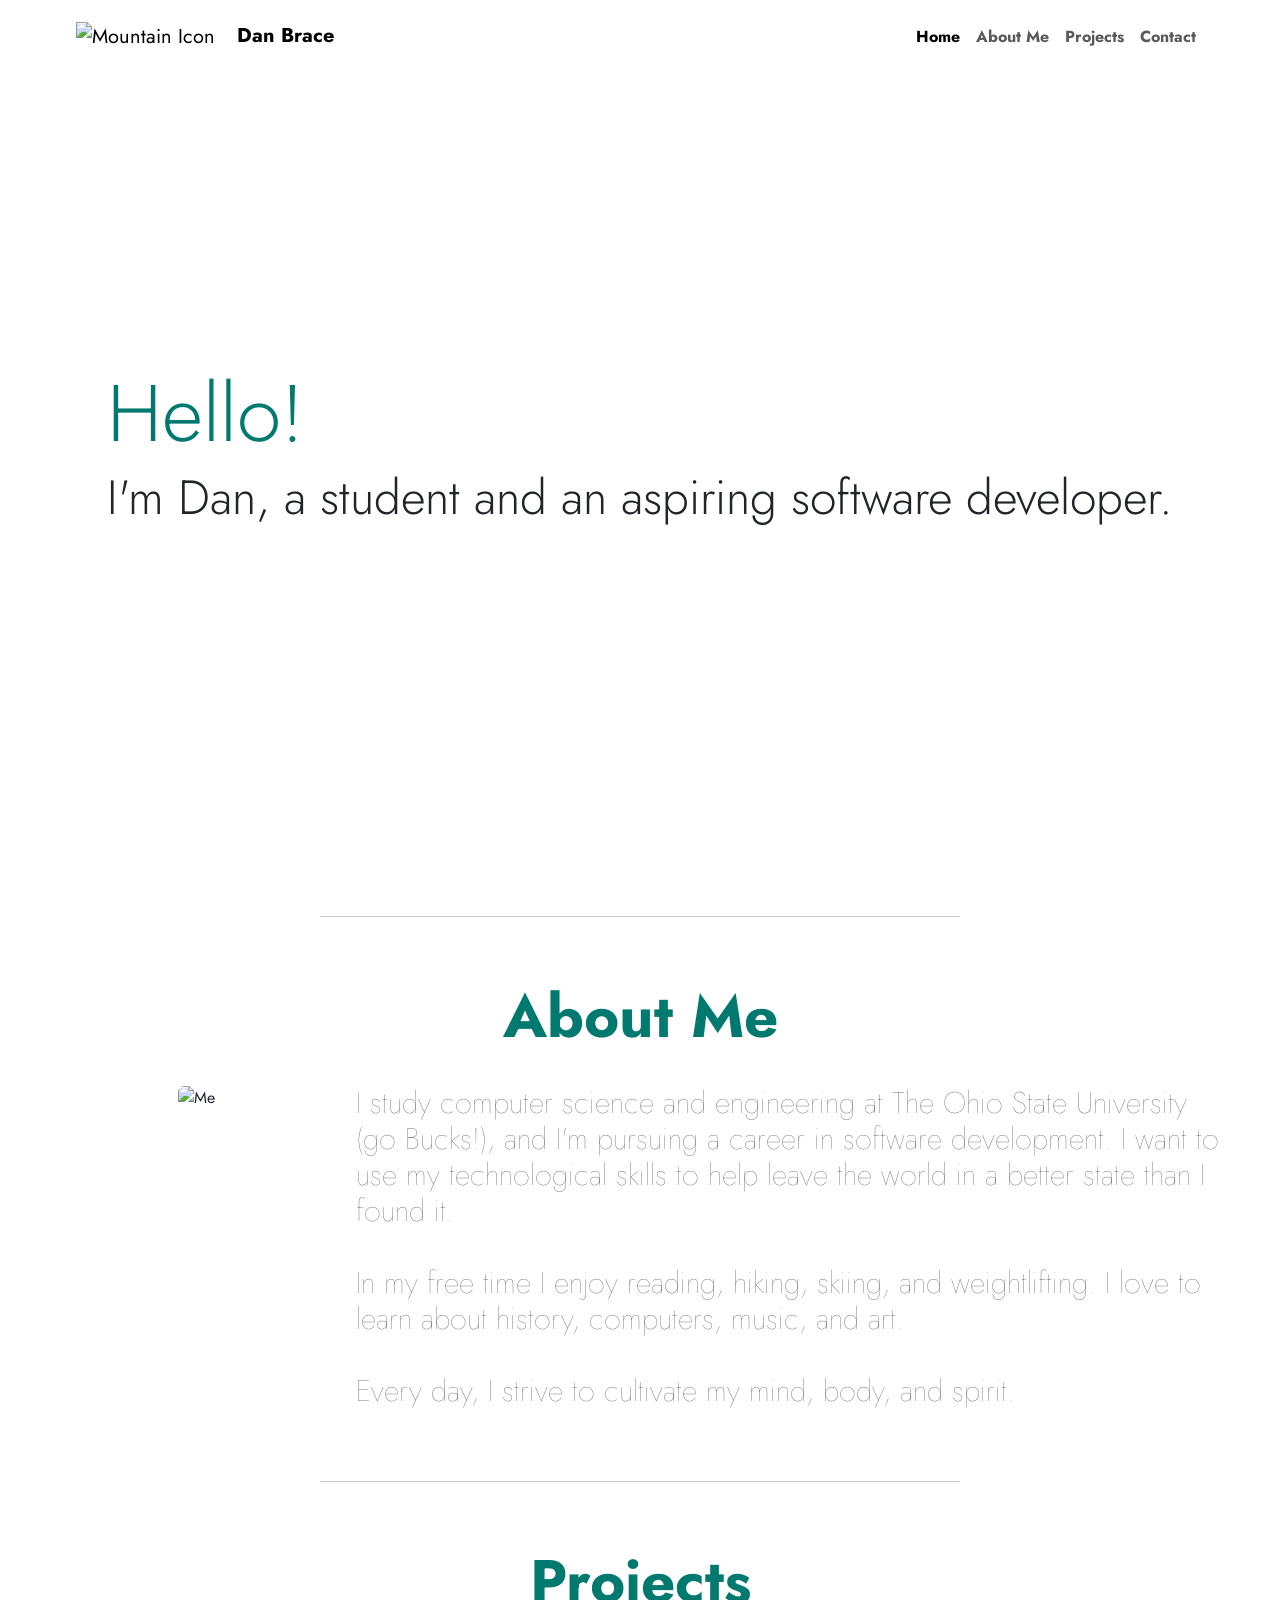
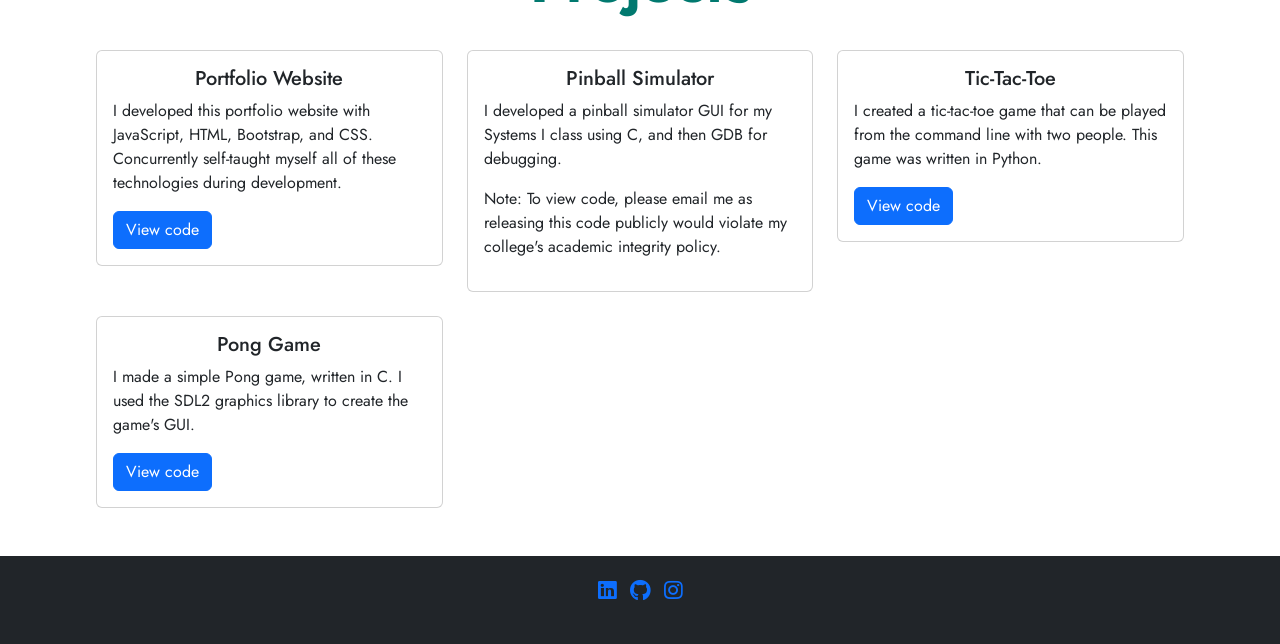
==== index.html @ 51174d60 "Added footer" ====
<!DOCTYPE html>
<html lang="en-US">
    <head>
        <!-- META DATA -->
        <meta charset="utf-8"/>
        <meta name="author" content="Dan Brace"/>
        <meta 
            name="description"
            content="Welcome to my portfolio website!"
        />
        <meta name="viewport" content="width=device-width, initial-scale=1"/>

        <title> Dan Brace Portfolio </title>
        <link rel="icon" href="mountain.ico" type="image/x-icon">

        <!-- BOOTSTRAP -->
        <link href="https://cdn.jsdelivr.net/npm/bootstrap@5.3.1/dist/css/bootstrap.min.css" rel="stylesheet" integrity="sha384-4bw+/aepP/YC94hEpVNVgiZdgIC5+VKNBQNGCHeKRQN+PtmoHDEXuppvnDJzQIu9" crossorigin="anonymous">

        <!-- CSS -->
        <link rel="stylesheet" href="assets/css/styles.css">

        <!-- FONT AWESOME -->
        <link rel="stylesheet" href="https://cdnjs.cloudflare.com/ajax/libs/font-awesome/5.15.3/css/all.min.css">
    </head>

    
    <!-- DON'T FORGET TO COMMENT!!! -->
    <!-- ADD ICON FOR TAB -->
    
    <body>
        <!-- NAVBAR -->
        <nav class="navbar fixed-top bg-body navbar-expand-lg p-3 mx-5">
            <div class="container-fluid">
                <a class="navbar-brand" href="#">
                    <img src="assets/icons/mountain.png" alt="Mountain Icon" width="70" height="55" class="me-3">
                    <b>Dan Brace</b>
                </a>
                <button class="navbar-toggler" type="button" data-bs-toggle="collapse" data-bs-target="#navbarNavAltMarkup" aria-controls="navbarNavAltMarkup" aria-expanded="false" aria-label="Toggle navigation">
                    <span class="navbar-toggler-icon"></span>
                </button>
                <div class="collapse navbar-collapse justify-content-end" id="navbarNavAltMarkup">
                    <div class="navbar-nav">
                        <a class="nav-link fw-bold active" aria-current="page" href="#">Home</a>
                        <a class="nav-link fw-bold" href="#about">About Me</a>
                        <a class="nav-link fw-bold" href="#projects">Projects</a>
                        <a class="nav-link fw-bold" href="#contact">Contact</a>
                    </div>
                </div>
            </div>
        </nav>

        <!-- HOME PAGE -->
       <header class="container-fluid d-flex align-items-center justify-content-center vh-100">
            <div>
                <h1 class="display-1">Hello!</h1>
                <h2 class="display-5">I'm Dan, a student and an aspiring software developer.</h2>
            </div>
       </header> 

       <hr class="w-50 mx-auto">

       <!-- ABOUT ME SECTION -->
       <section id="about" class="container-fluid p-5" style="scroll-margin-top: 70px;">
            <div class="row text-center pb-4">
                <h1 class="section-header">About Me</h1>
            </div>
            <div class="row justify-content-center mx-auto">
                <div class="col-3 text-center">
                    <img src="assets/images/me1.jpg" class="img-fluid rounded" alt="Me" width="300" height="400">
                </div>
                <div class="col-9 my-auto">
                    <h2>
                        I study computer science and engineering at The Ohio State University (go Bucks!), and
                        I'm pursuing a career in software development. I want to use my technological skills to help
                        leave the world in a better state than I found it.
                        <br><br>
                        In my free time I enjoy reading, hiking, skiing, and weightlifting. I love to learn about
                        history, computers, music, and art.
                        <br><br>
                        Every day, I strive to cultivate my mind, body, and spirit.
                    </h2>
                </div>
            </div>
       </section>

       <hr class="w-50 mx-auto">

       <!-- PROJECTS SECTION -->
       <section id="projects" class="container-fluid p-5" style="scroll-margin-top: 70px;">
            <div class="row text-center pb-4">
                <h1 class="section-header">Projects</h1>
            </div>
            <div class="row row-cols-1 row-cols-md-3 g-4 px-5">
                <div class="col">
                  <div class="card">
                    <div class="card-body">
                        <h5 class="card-title text-center">Portfolio Website</h5>
                        <p class="card-text">
                            I developed this portfolio website with JavaScript, HTML, Bootstrap, and CSS.
                            Concurrently self-taught myself all of these technologies during development.
                        </p>
                        <a href="https://github.com/danbrace/portfolio-website" target="_blank" class="btn btn-primary">View code</a>
                    </div>
                  </div>
                </div>
                <div class="col">
                  <div class="card">
                    <div class="card-body">
                        <h5 class="card-title text-center">Pinball Simulator</h5>
                        <p class="card-text">
                            I developed a pinball simulator GUI for my Systems I class using C, and then GDB for debugging.
                        </p>
                        <p>
                            Note: To view code, please email me as releasing this code publicly would violate my college's academic integrity policy.
                        </p>
                    </div>
                  </div>
                </div>
                <div class="col">
                  <div class="card">
                    <div class="card-body">
                        <h5 class="card-title text-center">Tic-Tac-Toe</h5>
                        <p class="card-text">
                            I created a tic-tac-toe game that can be played from the command line with two people.
                            This game was written in Python. 
                        </p>
                        <a href="https://github.com/danbrace/tictactoe" target="_blank" class="btn btn-primary">View code</a>
                    </div>
                  </div>
                </div>
                <div class="col">
                  <div class="card">
                    <div class="card-body">
                        <h5 class="card-title text-center">Pong Game</h5>
                        <p class="card-text">
                            I made a simple Pong game, written in C. I used the SDL2 graphics library to create the game's GUI.
                        </p>
                        <a href="https://github.com/danbrace/pong-game" target="_blank" class="btn btn-primary">View code</a>
                    </div>
                  </div>
                </div>
              </div>
       </section>

       <!-- FOOTER -->
       <footer class="bg-dark text-light py-4">
            <div class="container">
                <div class="row">
                    <div class="col text-center">
                        <ul class="list-unstyled">
                            <li class="list-inline-item">
                                <a href="https://www.linkedin.com/in/dan-brace" target="_blank">
                                    <i class="fab fa-linkedin fa-lg"></i>
                                </a>
                            </li>
                            <li class="list-inline-item">
                                <a href="https://github.com/danbrace" target="_blank">
                                    <i class="fab fa-github fa-lg"></i>
                                </a>
                            </li>
                            <li class="list-inline-item">
                                <a href="https://www.instagram.com/danrbrace" target="_blank">
                                    <i class="fab fa-instagram fa-lg"></i>
                                </a>
                            </li>
                        </ul>
                    </div>
                </div>
            </div>
        </footer>


            <!-- <script src="assets/js/script.js"></script> -->
        <script src="https://cdn.jsdelivr.net/npm/bootstrap@5.3.1/dist/js/bootstrap.bundle.min.js" integrity="sha384-HwwvtgBNo3bZJJLYd8oVXjrBZt8cqVSpeBNS5n7C8IVInixGAoxmnlMuBnhbgrkm" crossorigin="anonymous"></script>
    </body>

</html>
---- assets/css/styles.css ----
/* GOOGLE FONT */
/*@import url("https://fonts.googleapis.com/css2?family=Open+Sans:wght@300&family=REM&display=swap");
*/
@import url("https://fonts.googleapis.com/css2?family=Jost:wght@500&display=swap");


html {
    scroll-behavior: smooth;
}


body {
    font-family: 'Jost', sans-serif;
    /*margin: 0;
    padding: 0;
    /*padding-top: 70px; */
}

h1 {
    color: #01796F;
    font-weight: bold;
}

h2 {
    font-weight: lighter;
    font-size: 30px;
}

.section-header {
    font-weight: bold;
    font-size: 60px;
    color: #01796F;
}

.section-text {
    font-size: 24px;
}

/*
header {
    /*
    background-color: #006A4E;
    padding: 10px 20px;
    color: #fff;
    position: fixed;
    top: 0;
    right: 0;
    
    font-family: 'Jost', sans-serif;
}

/*

nav ul {
    list-style: none;
    margin: 0;
    padding: 0;
}

nav li {
    display: inline-block;
    margin-right: 20px;
}

nav a {
    color: #fff;
    text-decoration: none;
    font-size: 18px;
}

nav a:hover {
    text-decoration: underline;
}
*/
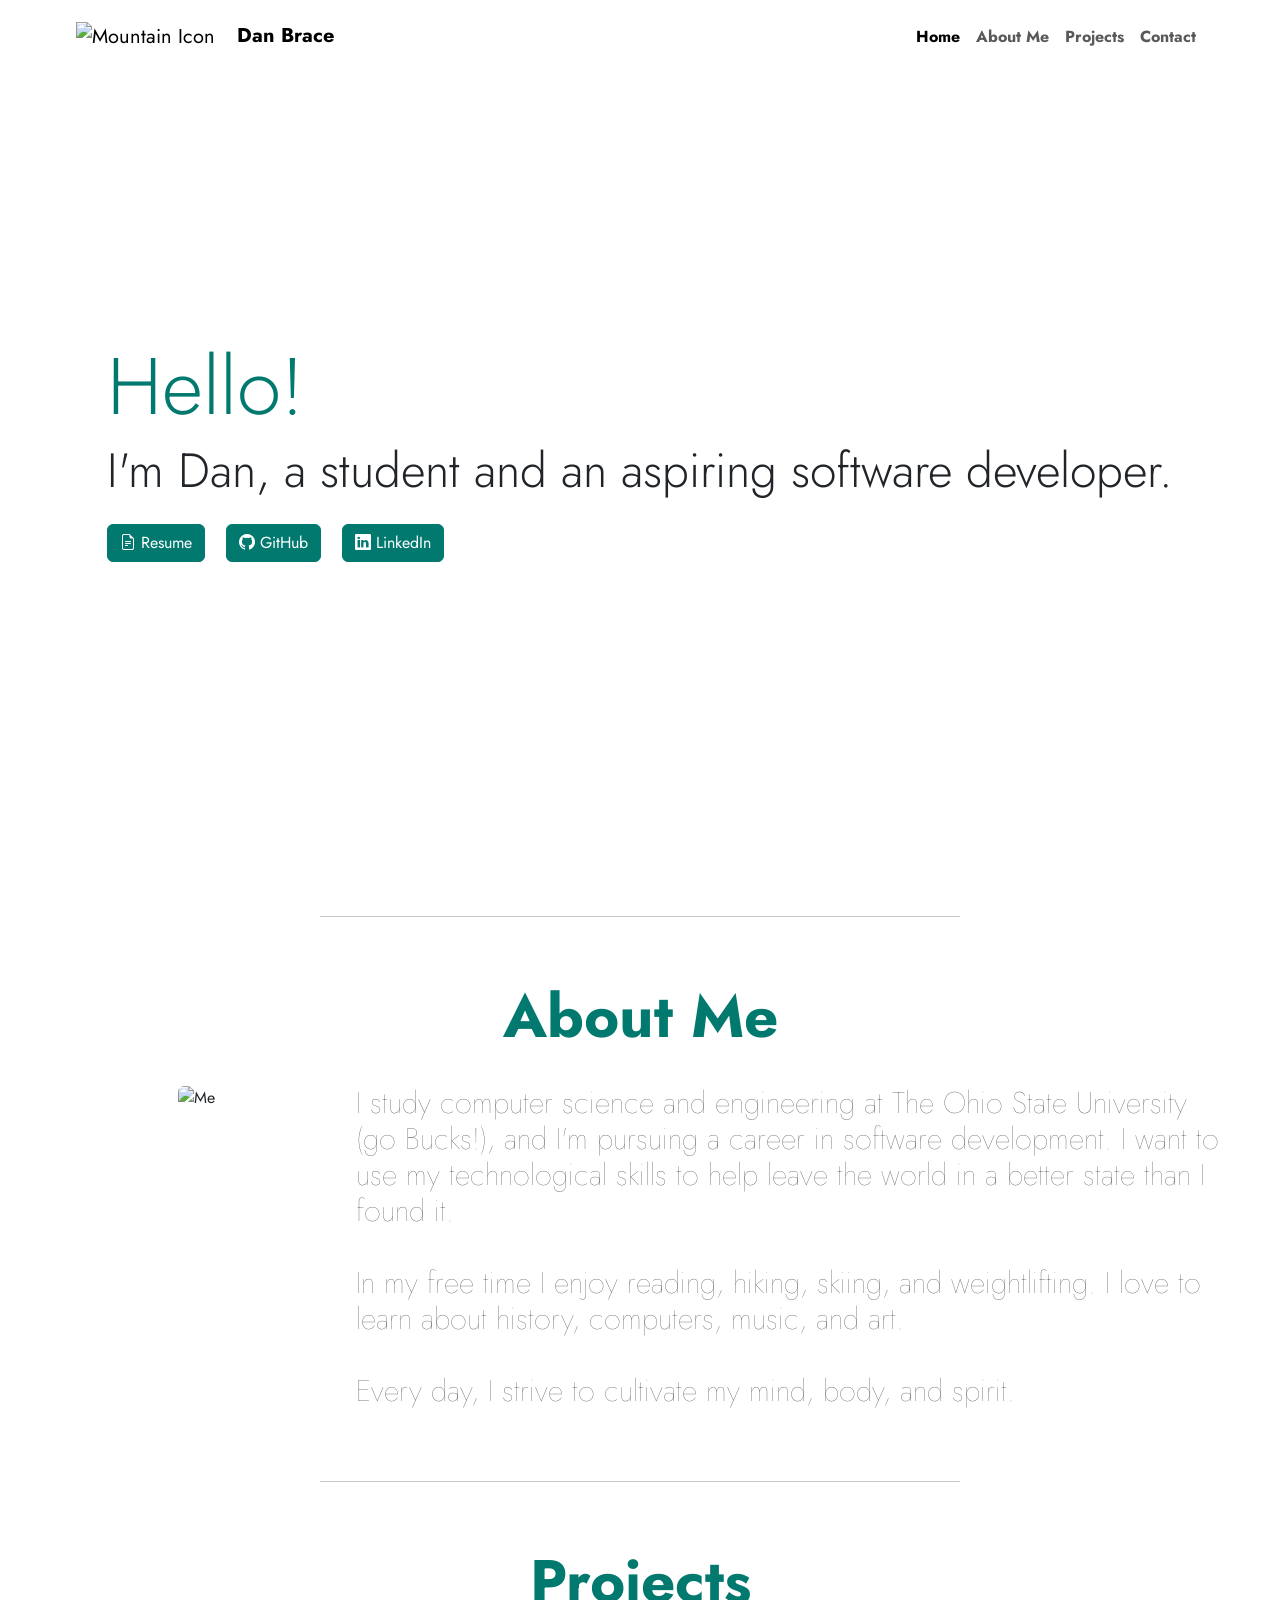
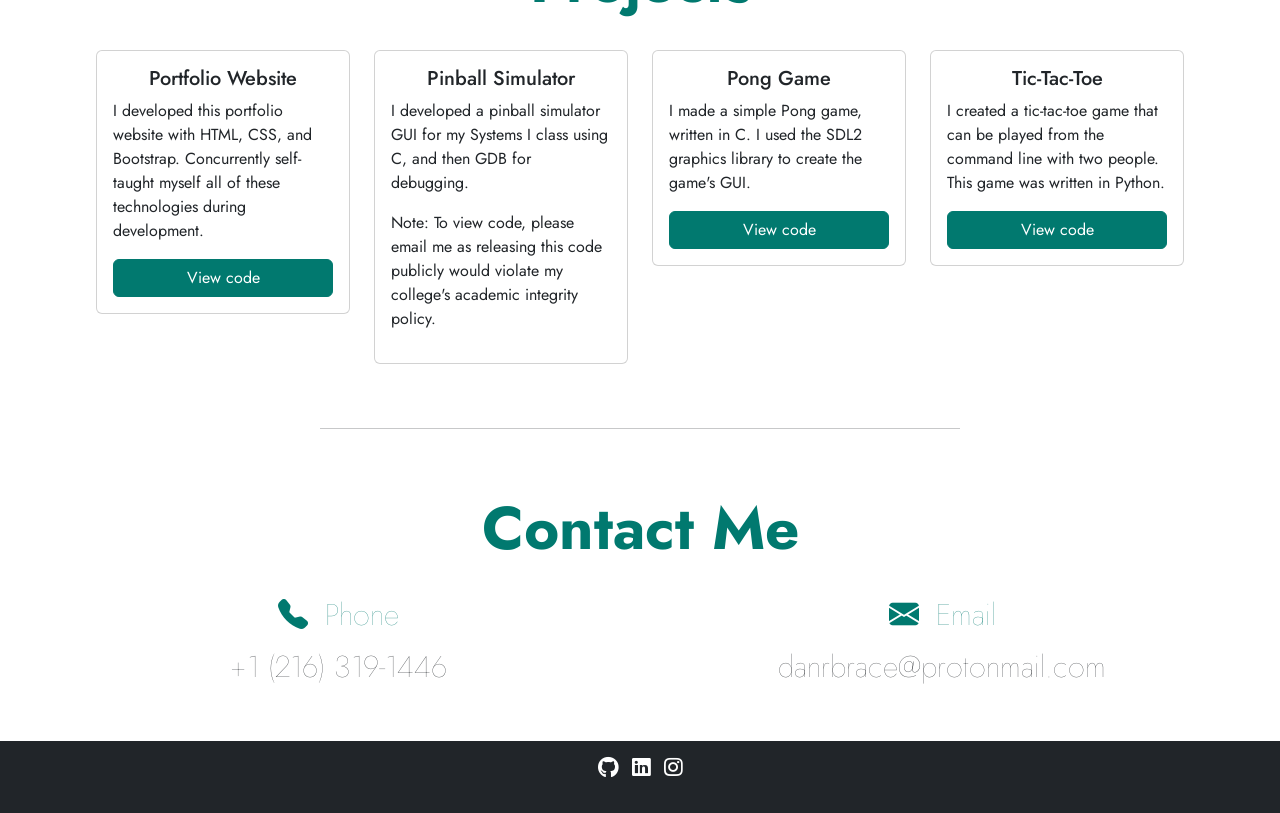
==== commit 41fbfa1c: "Working website" ====
--- a/index.html
+++ b/index.html
@@ -11,10 +11,11 @@
         <meta name="viewport" content="width=device-width, initial-scale=1"/>
 
         <title> Dan Brace Portfolio </title>
-        <link rel="icon" href="mountain.ico" type="image/x-icon">
+        <link rel="icon" href="assets/icons/mountain.ico" type="image/x-icon">
 
         <!-- BOOTSTRAP -->
         <link href="https://cdn.jsdelivr.net/npm/bootstrap@5.3.1/dist/css/bootstrap.min.css" rel="stylesheet" integrity="sha384-4bw+/aepP/YC94hEpVNVgiZdgIC5+VKNBQNGCHeKRQN+PtmoHDEXuppvnDJzQIu9" crossorigin="anonymous">
+        <link rel="stylesheet" href="https://cdn.jsdelivr.net/npm/bootstrap-icons/font/bootstrap-icons.css">
 
         <!-- CSS -->
         <link rel="stylesheet" href="assets/css/styles.css">
@@ -22,10 +23,6 @@
         <!-- FONT AWESOME -->
         <link rel="stylesheet" href="https://cdnjs.cloudflare.com/ajax/libs/font-awesome/5.15.3/css/all.min.css">
     </head>
-
-    
-    <!-- DON'T FORGET TO COMMENT!!! -->
-    <!-- ADD ICON FOR TAB -->
     
     <body>
         <!-- NAVBAR -->
@@ -53,7 +50,20 @@
        <header class="container-fluid d-flex align-items-center justify-content-center vh-100">
             <div>
                 <h1 class="display-1">Hello!</h1>
-                <h2 class="display-5">I'm Dan, a student and an aspiring software developer.</h2>
+                <!-- Maybe make this look like it's getting typed out when home page gets loaded -->
+                <h3 class="display-5">I'm Dan, a student and an aspiring software developer.</h3>
+                
+                <div class="mt-4">
+                    <a href="assets/docs/resume.pdf" target="_blank" class="btn btn-primary bg-custom btn-outline-custom me-3">
+                        <i class="bi bi-file-earmark-text"></i> Resume
+                    </a>
+                    <a href="https://github.com/danbrace" target="_blank" class="btn btn-primary bg-custom btn-outline-custom me-3">
+                        <i class="bi bi-github"></i> GitHub
+                    </a>
+                    <a href="https://linkedin.com/in/dan-brace" target="_blank" class="btn btn-primary bg-custom btn-outline-custom me-3">
+                        <i class="bi bi-linkedin"></i> LinkedIn
+                    </a>
+                </div>
             </div>
        </header> 
 
@@ -69,7 +79,7 @@
                     <img src="assets/images/me1.jpg" class="img-fluid rounded" alt="Me" width="300" height="400">
                 </div>
                 <div class="col-9 my-auto">
-                    <h2>
+                    <h3>
                         I study computer science and engineering at The Ohio State University (go Bucks!), and
                         I'm pursuing a career in software development. I want to use my technological skills to help
                         leave the world in a better state than I found it.
@@ -78,7 +88,7 @@
                         history, computers, music, and art.
                         <br><br>
                         Every day, I strive to cultivate my mind, body, and spirit.
-                    </h2>
+                    </h3>
                 </div>
             </div>
        </section>
@@ -90,16 +100,18 @@
             <div class="row text-center pb-4">
                 <h1 class="section-header">Projects</h1>
             </div>
-            <div class="row row-cols-1 row-cols-md-3 g-4 px-5">
+            <div class="row row-cols-1 row-cols-md-4 g-4 px-5">
                 <div class="col">
                   <div class="card">
                     <div class="card-body">
                         <h5 class="card-title text-center">Portfolio Website</h5>
                         <p class="card-text">
-                            I developed this portfolio website with JavaScript, HTML, Bootstrap, and CSS.
+                            I developed this portfolio website with HTML, CSS, and Bootstrap.
                             Concurrently self-taught myself all of these technologies during development.
                         </p>
-                        <a href="https://github.com/danbrace/portfolio-website" target="_blank" class="btn btn-primary">View code</a>
+                        <div class="d-grid mx-auto">
+                            <a href="https://github.com/danbrace/portfolio-website" target="_blank" class="btn btn-primary bg-custom btn-outline-custom">View code</a>
+                        </div>
                     </div>
                   </div>
                 </div>
@@ -119,48 +131,79 @@
                 <div class="col">
                   <div class="card">
                     <div class="card-body">
+                        <h5 class="card-title text-center">Pong Game</h5>
+                        <p class="card-text">
+                            I made a simple Pong game, written in C. I used the SDL2 graphics library to create the game's GUI.
+                        </p>
+                        <div class="d-grid mx-auto">
+                            <a href="https://github.com/danbrace/pong-game" target="_blank" class="btn btn-primary bg-custom btn-outline-custom">View code</a>
+                        </div>
+                    </div>
+                  </div>
+                </div>
+                <div class="col">
+                  <div class="card">
+                    <div class="card-body">
                         <h5 class="card-title text-center">Tic-Tac-Toe</h5>
                         <p class="card-text">
                             I created a tic-tac-toe game that can be played from the command line with two people.
                             This game was written in Python. 
                         </p>
-                        <a href="https://github.com/danbrace/tictactoe" target="_blank" class="btn btn-primary">View code</a>
-                    </div>
-                  </div>
-                </div>
-                <div class="col">
-                  <div class="card">
-                    <div class="card-body">
-                        <h5 class="card-title text-center">Pong Game</h5>
-                        <p class="card-text">
-                            I made a simple Pong game, written in C. I used the SDL2 graphics library to create the game's GUI.
-                        </p>
-                        <a href="https://github.com/danbrace/pong-game" target="_blank" class="btn btn-primary">View code</a>
+                        <div class="d-grid mx-auto">
+                            <a href="https://github.com/danbrace/tictactoe" target="_blank" class="btn btn-primary bg-custom btn-outline-custom">View code</a>
+                        </div>
                     </div>
                   </div>
                 </div>
               </div>
        </section>
 
+       <hr class="w-50 mx-auto">
+
+       <!-- CONTACT -->
+        <section id="contact" class="container-fluid p-5" style="scroll-margin-top: 70px;">
+            <div class="row text-center pb-4">
+                <h1 class="section-header">Contact Me</h1>
+            </div>
+            <div class="row text-center">
+                <div class="col">
+                    <h2 class="pb-2">
+                        <i class="bi bi-telephone-fill pe-2"></i> Phone
+                    </h2>
+                    <h3>
+                        +1 (216) 319-1446
+                    </h3>
+                </div>
+                <div class="col">
+                    <h2 class="pb-2">
+                        <i class="bi bi-envelope-fill pe-2"></i> Email
+                    </h2>
+                    <h3>
+                        danrbrace@protonmail.com
+                    </h3>
+                </div>
+            </div>
+        </section>
+
        <!-- FOOTER -->
-       <footer class="bg-dark text-light py-4">
+       <footer class="bg-dark text-light py-3">
             <div class="container">
                 <div class="row">
                     <div class="col text-center">
                         <ul class="list-unstyled">
                             <li class="list-inline-item">
-                                <a href="https://www.linkedin.com/in/dan-brace" target="_blank">
-                                    <i class="fab fa-linkedin fa-lg"></i>
+                                <a href="https://github.com/danbrace" target="_blank">
+                                    <i class="fab fa-github fa-lg" style="color: #ffffff;"></i>
                                 </a>
                             </li>
                             <li class="list-inline-item">
-                                <a href="https://github.com/danbrace" target="_blank">
-                                    <i class="fab fa-github fa-lg"></i>
+                                <a href="https://www.linkedin.com/in/dan-brace" target="_blank">
+                                    <i class="fab fa-linkedin fa-lg" style="color: #ffffff;"></i>
                                 </a>
                             </li>
                             <li class="list-inline-item">
                                 <a href="https://www.instagram.com/danrbrace" target="_blank">
-                                    <i class="fab fa-instagram fa-lg"></i>
+                                    <i class="fab fa-instagram fa-lg" style="color: #ffffff;"></i>
                                 </a>
                             </li>
                         </ul>
@@ -169,9 +212,7 @@
             </div>
         </footer>
 
-
-            <!-- <script src="assets/js/script.js"></script> -->
+        <!-- BOOTSTRAP -->
         <script src="https://cdn.jsdelivr.net/npm/bootstrap@5.3.1/dist/js/bootstrap.bundle.min.js" integrity="sha384-HwwvtgBNo3bZJJLYd8oVXjrBZt8cqVSpeBNS5n7C8IVInixGAoxmnlMuBnhbgrkm" crossorigin="anonymous"></script>
     </body>
-
 </html>
--- a/assets/css/styles.css
+++ b/assets/css/styles.css
@@ -1,19 +1,12 @@
 /* GOOGLE FONT */
-/*@import url("https://fonts.googleapis.com/css2?family=Open+Sans:wght@300&family=REM&display=swap");
-*/
 @import url("https://fonts.googleapis.com/css2?family=Jost:wght@500&display=swap");
-
 
 html {
     scroll-behavior: smooth;
 }
 
-
 body {
     font-family: 'Jost', sans-serif;
-    /*margin: 0;
-    padding: 0;
-    /*padding-top: 70px; */
 }
 
 h1 {
@@ -22,6 +15,12 @@
 }
 
 h2 {
+    color: #01796F;
+    font-weight: lighter;
+    font-size: 30px;
+}
+
+h3 {
     font-weight: lighter;
     font-size: 30px;
 }
@@ -36,39 +35,22 @@
     font-size: 24px;
 }
 
-/*
-header {
-    /*
-    background-color: #006A4E;
-    padding: 10px 20px;
-    color: #fff;
-    position: fixed;
-    top: 0;
-    right: 0;
-    
-    font-family: 'Jost', sans-serif;
+/* Custom button color */
+.bg-custom {
+    background-color: #01796F;
+} 
+
+/* Custom button color for hovering */
+.bg-custom:hover {
+    background-color: #57a7a0; /* Lighter shade of green */
 }
 
-/*
-
-nav ul {
-    list-style: none;
-    margin: 0;
-    padding: 0;
+/* Custom button border color */
+.btn-outline-custom {
+    border-color: #01796F;
 }
 
-nav li {
-    display: inline-block;
-    margin-right: 20px;
-}
-
-nav a {
-    color: #fff;
-    text-decoration: none;
-    font-size: 18px;
-}
-
-nav a:hover {
-    text-decoration: underline;
-}
-*/+/* Custom button border color for hovering */
+.btn-outline-custom:hover {
+    border-color: #57a7a0; /* Lighter shade of green */
+}
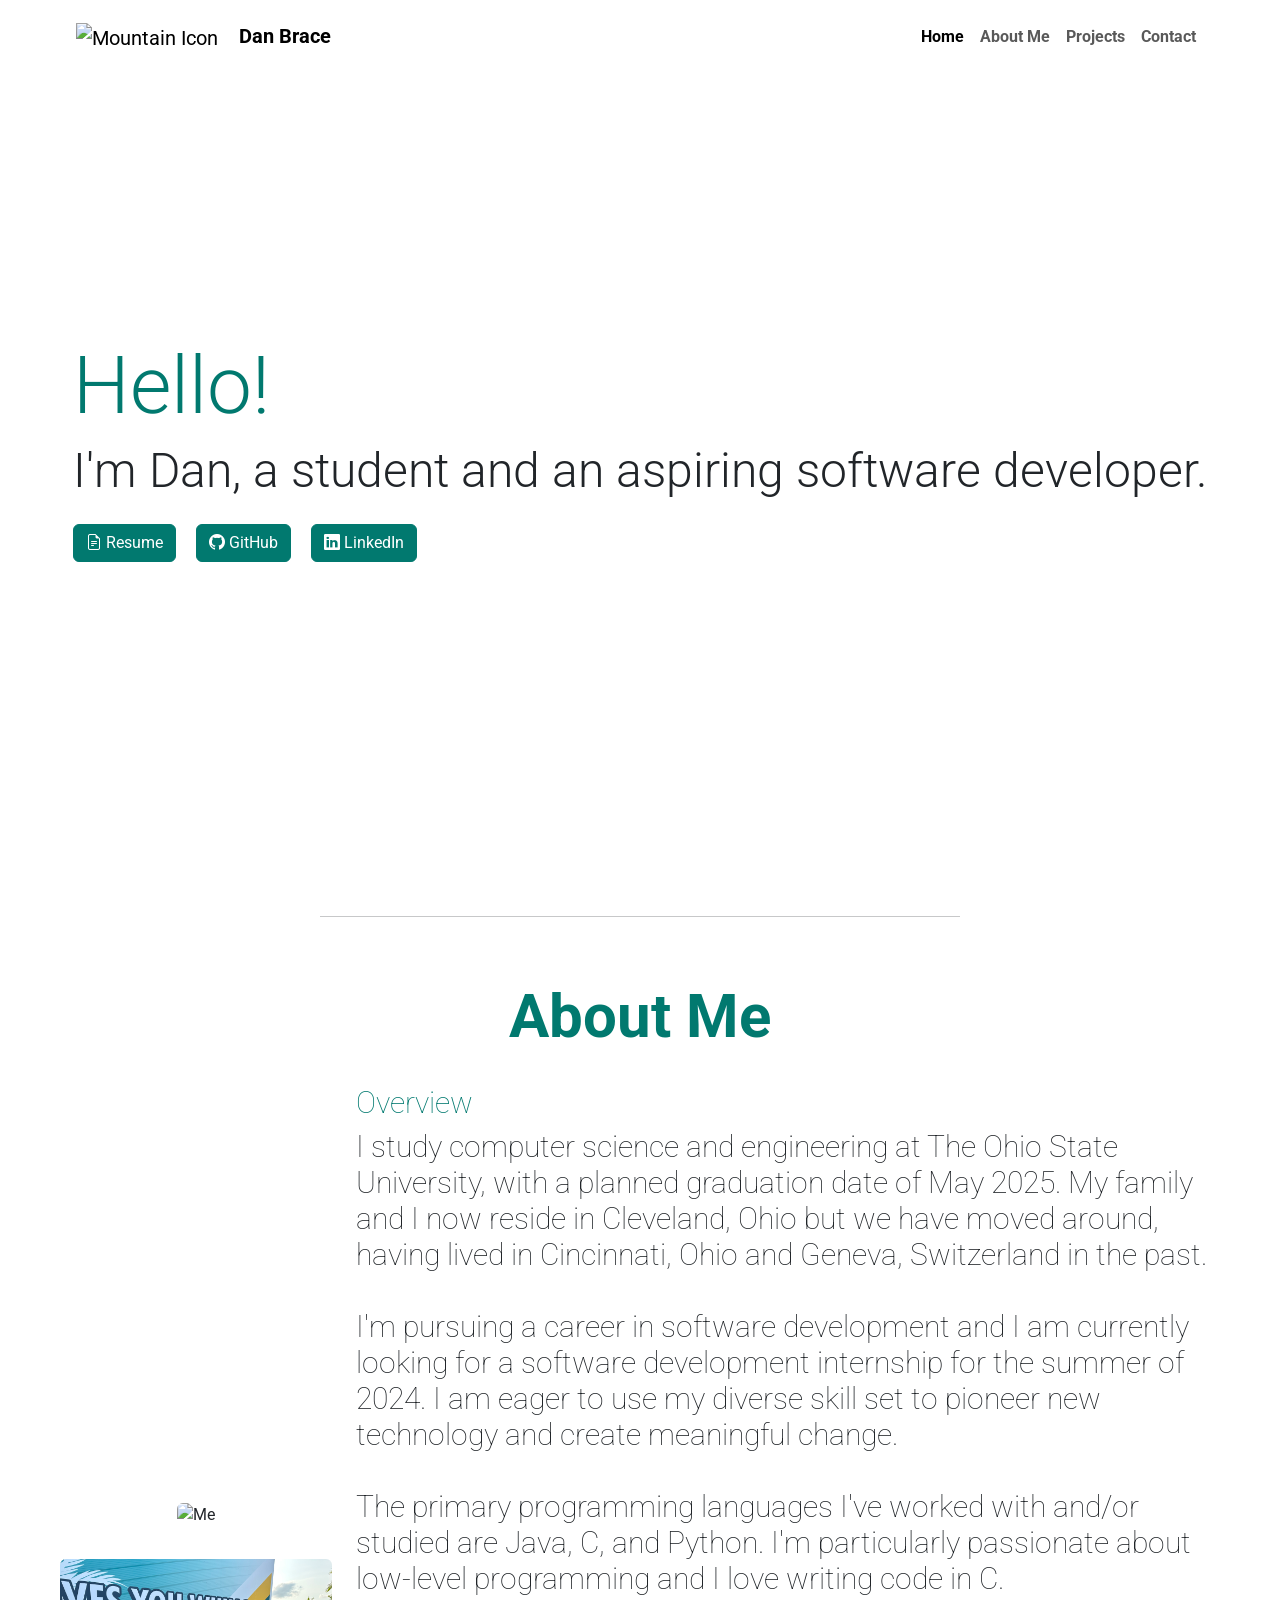
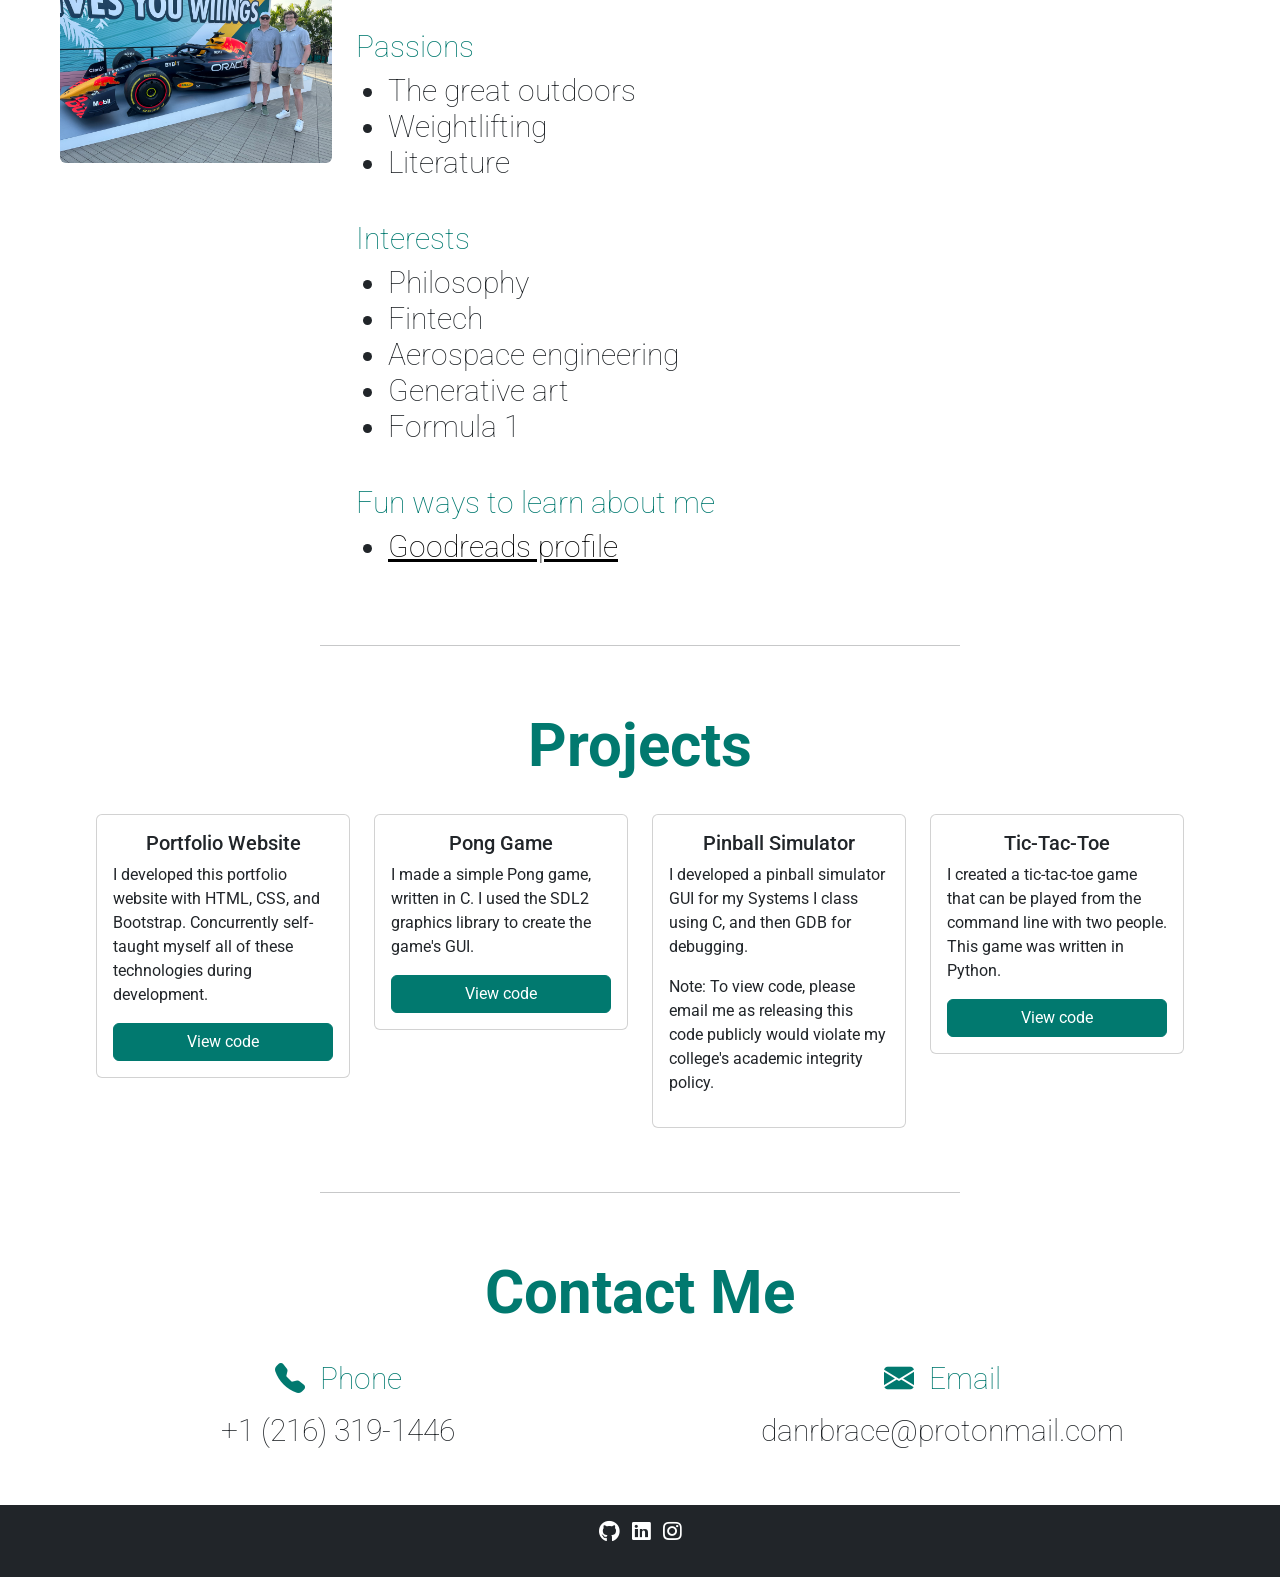
==== commit 559846a2: "Updated website" ====
--- a/index.html
+++ b/index.html
@@ -75,19 +75,54 @@
                 <h1 class="section-header">About Me</h1>
             </div>
             <div class="row justify-content-center mx-auto">
-                <div class="col-3 text-center">
-                    <img src="assets/images/me1.jpg" class="img-fluid rounded" alt="Me" width="300" height="400">
+                <div class="col-3 text-center my-auto">
+                    <div class="py-3">
+                        <img src="assets/images/me1.jpg" class="img-fluid rounded" alt="Me" width="300" height="400">
+                    </div>
+                    <div class="py-3">
+                        <img src="assets/images/me2.jpg" class="img-fluid rounded" alt="Me" width="400" height="300">
+                    </div>
                 </div>
                 <div class="col-9 my-auto">
-                    <h3>
-                        I study computer science and engineering at The Ohio State University (go Bucks!), and
-                        I'm pursuing a career in software development. I want to use my technological skills to help
-                        leave the world in a better state than I found it.
+                    <h2>Overview</h2>
+                    <h3>
+                        I study computer science and engineering at The Ohio State University, with a planned graduation
+                        date of May 2025. My family and I now reside in Cleveland, Ohio but we have moved around, having
+                        lived in Cincinnati, Ohio and Geneva, Switzerland in the past. 
                         <br><br>
-                        In my free time I enjoy reading, hiking, skiing, and weightlifting. I love to learn about
-                        history, computers, music, and art.
+                        I'm pursuing a career in software development and I am currently looking for a
+                        software development internship for the summer of 2024. I am eager to use my diverse skill set to 
+                        pioneer new technology and create meaningful change.
                         <br><br>
-                        Every day, I strive to cultivate my mind, body, and spirit.
+                        The primary programming languages I've worked with and/or studied are Java, C, and Python. I'm
+                        particularly passionate about low-level programming and I love writing code in C.
+                    </h3>
+                    <br>
+                    <h2>Passions</h2>
+                    <h3>
+                        <ul>
+                            <li>The great outdoors</li>
+                            <li>Weightlifting</li>
+                            <li>Literature</li>
+                        </ul>
+                    </h3>
+                    <br>
+                    <h2>Interests</h2>
+                    <h3>
+                        <ul>
+                            <li>Philosophy</li>
+                            <li>Fintech</li>
+                            <li>Aerospace engineering</li>
+                            <li>Generative art</li>
+                            <li>Formula 1</li>
+                        </ul>
+                    </h3>
+                    <br>
+                    <h2>Fun ways to learn about me</h2>
+                    <h3>
+                        <ul>
+                            <li><a href="https://www.goodreads.com/dan_brace" target="_blank">Goodreads profile</a></li>
+                        </ul>
                     </h3>
                 </div>
             </div>
@@ -115,19 +150,7 @@
                     </div>
                   </div>
                 </div>
-                <div class="col">
-                  <div class="card">
-                    <div class="card-body">
-                        <h5 class="card-title text-center">Pinball Simulator</h5>
-                        <p class="card-text">
-                            I developed a pinball simulator GUI for my Systems I class using C, and then GDB for debugging.
-                        </p>
-                        <p>
-                            Note: To view code, please email me as releasing this code publicly would violate my college's academic integrity policy.
-                        </p>
-                    </div>
-                  </div>
-                </div>
+
                 <div class="col">
                   <div class="card">
                     <div class="card-body">
@@ -141,6 +164,21 @@
                     </div>
                   </div>
                 </div>
+
+                <div class="col">
+                  <div class="card">
+                    <div class="card-body">
+                        <h5 class="card-title text-center">Pinball Simulator</h5>
+                        <p class="card-text">
+                            I developed a pinball simulator GUI for my Systems I class using C, and then GDB for debugging.
+                        </p>
+                        <p>
+                            Note: To view code, please email me as releasing this code publicly would violate my college's academic integrity policy.
+                        </p>
+                    </div>
+                  </div>
+                </div>
+
                 <div class="col">
                   <div class="card">
                     <div class="card-body">
--- a/assets/css/styles.css
+++ b/assets/css/styles.css
@@ -1,12 +1,16 @@
 /* GOOGLE FONT */
-@import url("https://fonts.googleapis.com/css2?family=Jost:wght@500&display=swap");
+/*@import url('https://fonts.googleapis.com/css2?family=IBM+Plex+Serif:wght@600&display=swap');
+@import url('https://fonts.googleapis.com/css2?family=Roboto:wght@700&display=swap');*/
+
+ @import url('https://fonts.googleapis.com/css2?family=Roboto&display=swap');
 
 html {
     scroll-behavior: smooth;
 }
 
 body {
-    font-family: 'Jost', sans-serif;
+    /*font-family: 'IBM Plex Serif', serif;*/
+    font-family: 'Roboto', sans-serif;
 }
 
 h1 {
@@ -23,6 +27,14 @@
 h3 {
     font-weight: lighter;
     font-size: 30px;
+}
+
+a {
+    color: black; /*#01796F;*/
+}
+
+a:hover {
+    color: #57a7a0; /* Lighter shade of green */
 }
 
 .section-header {
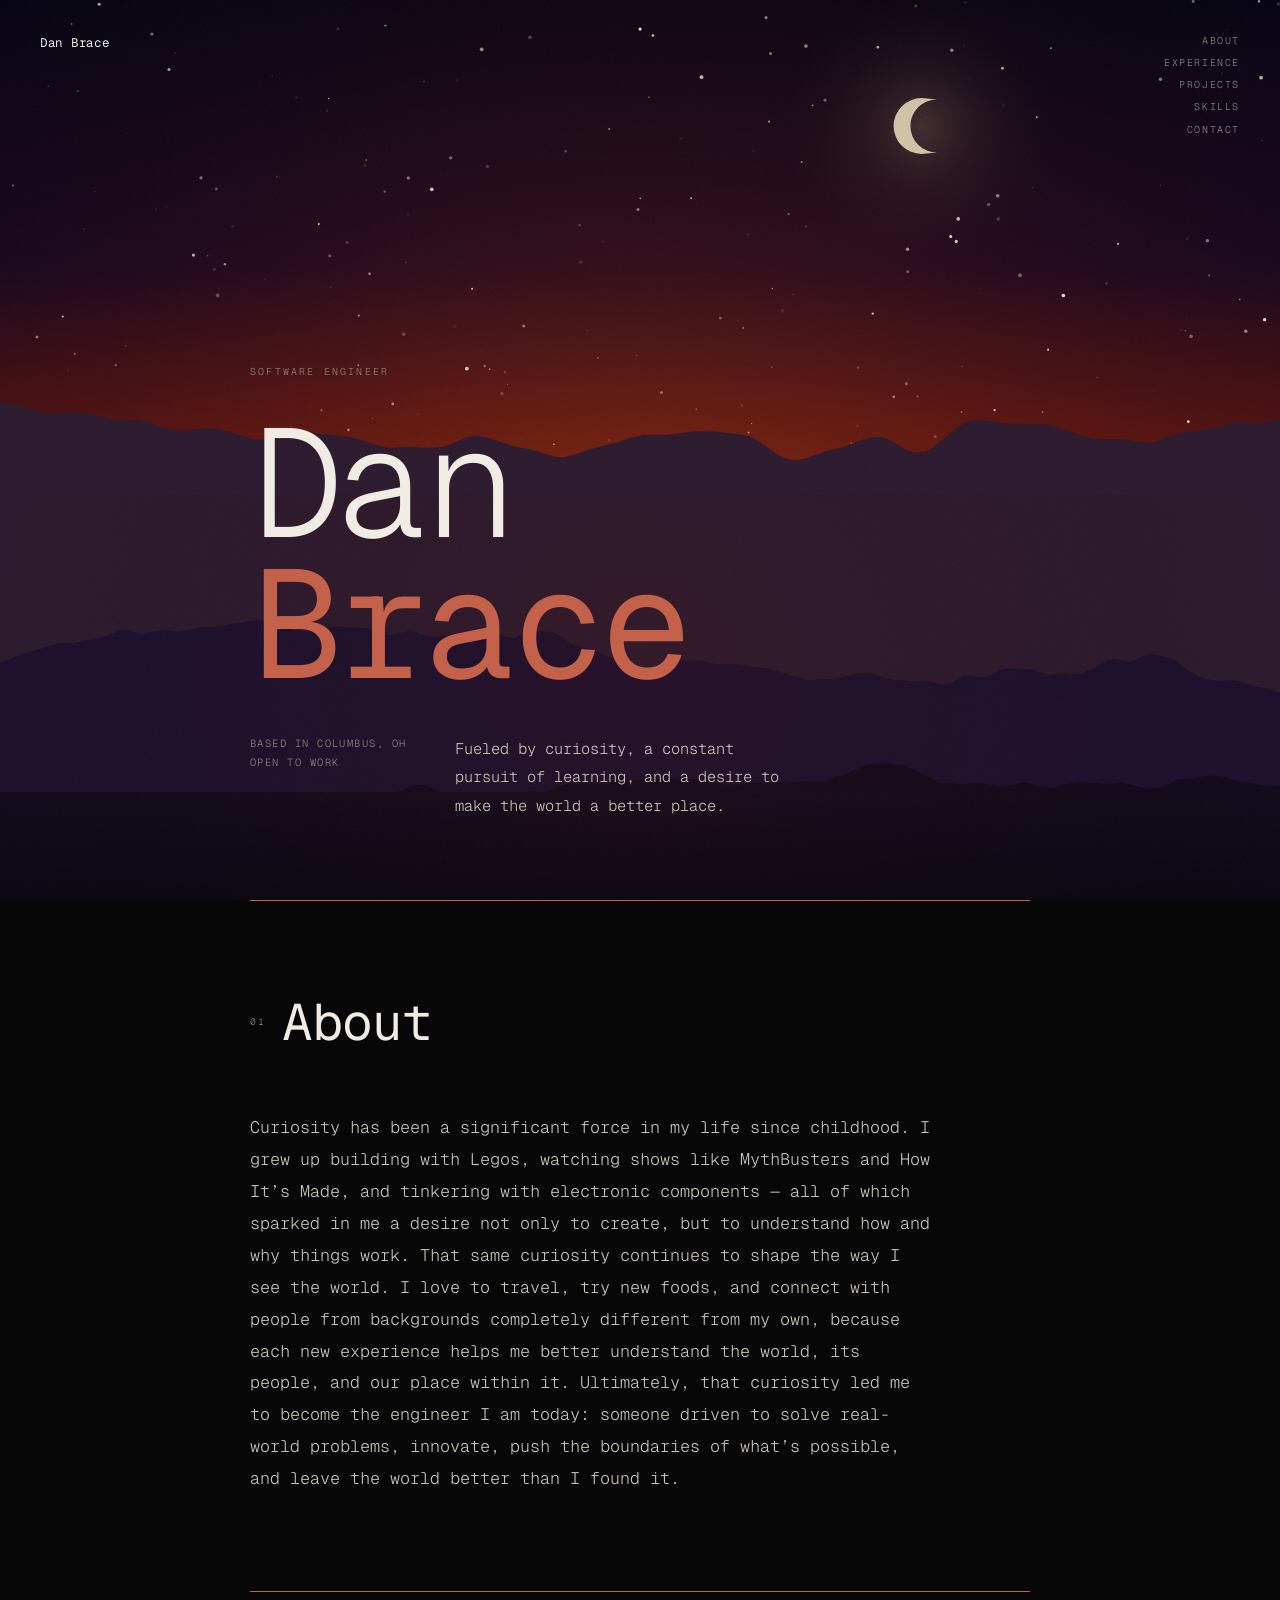
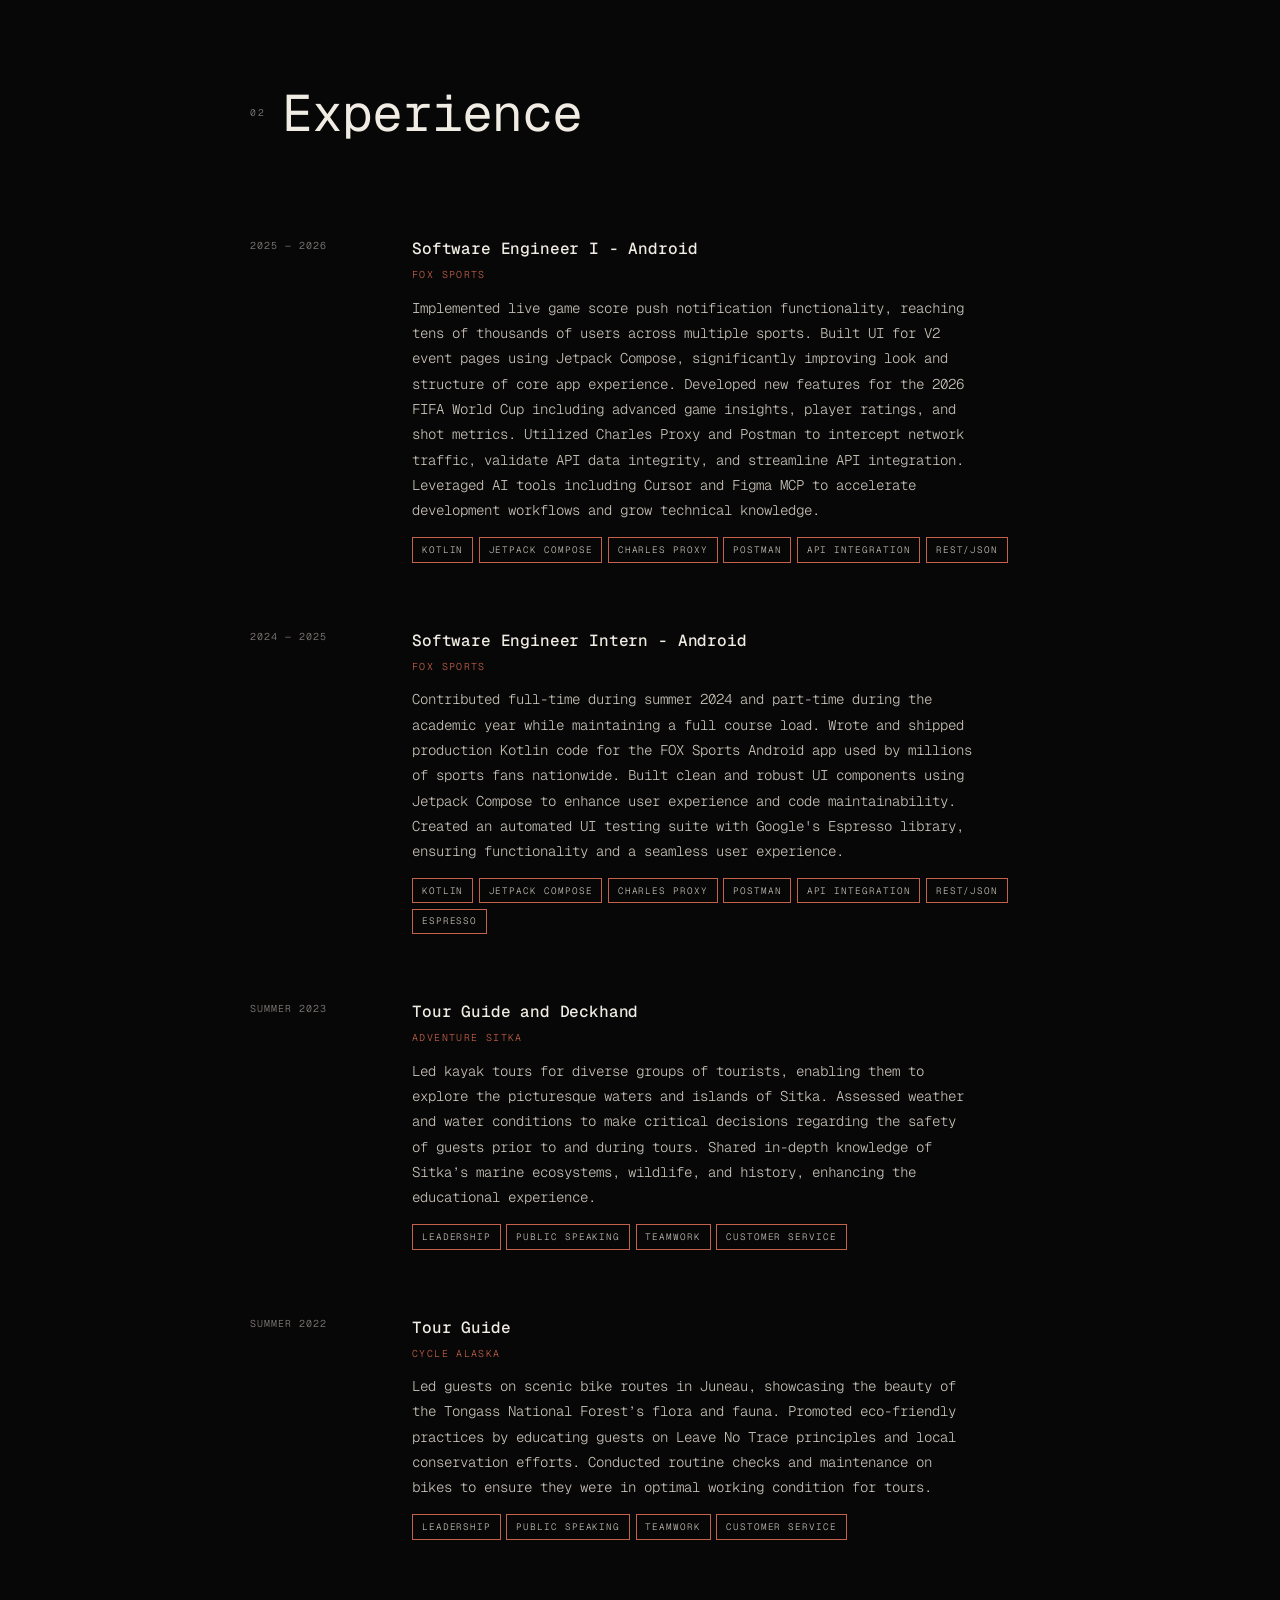
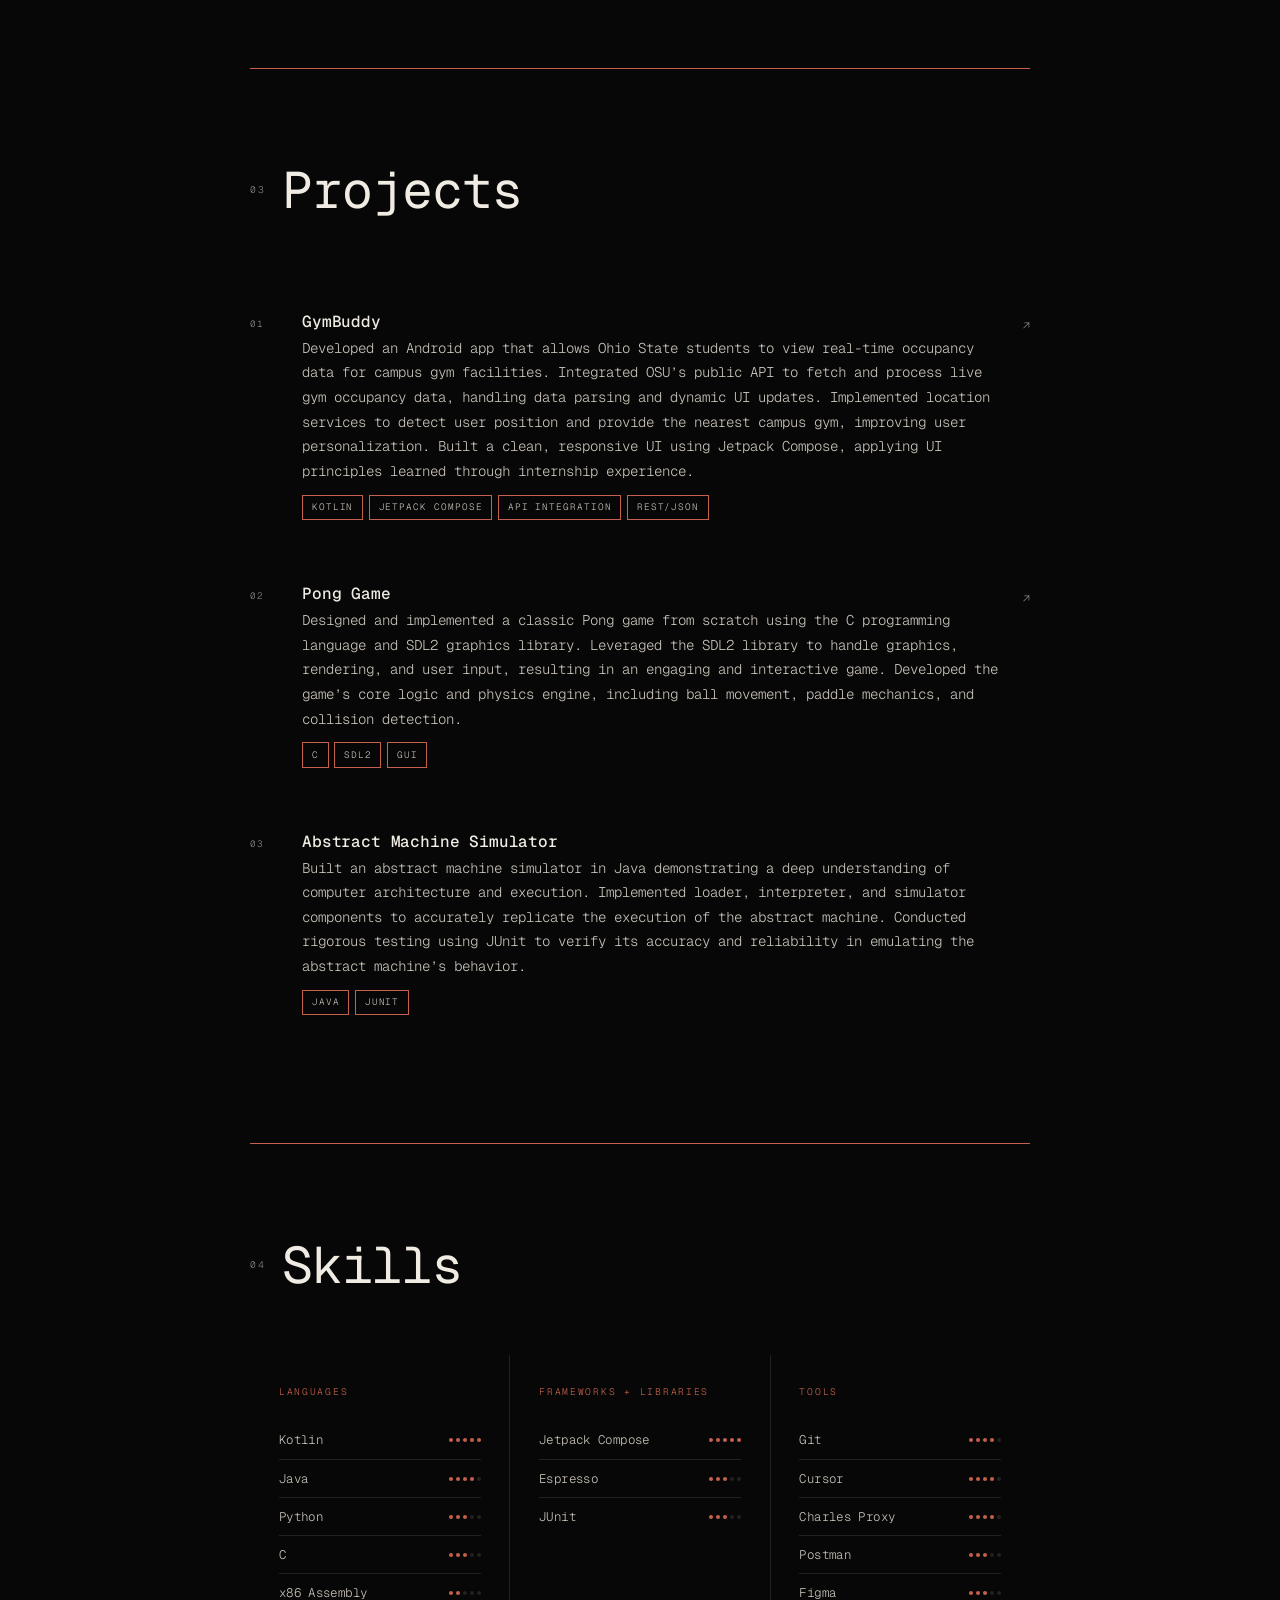
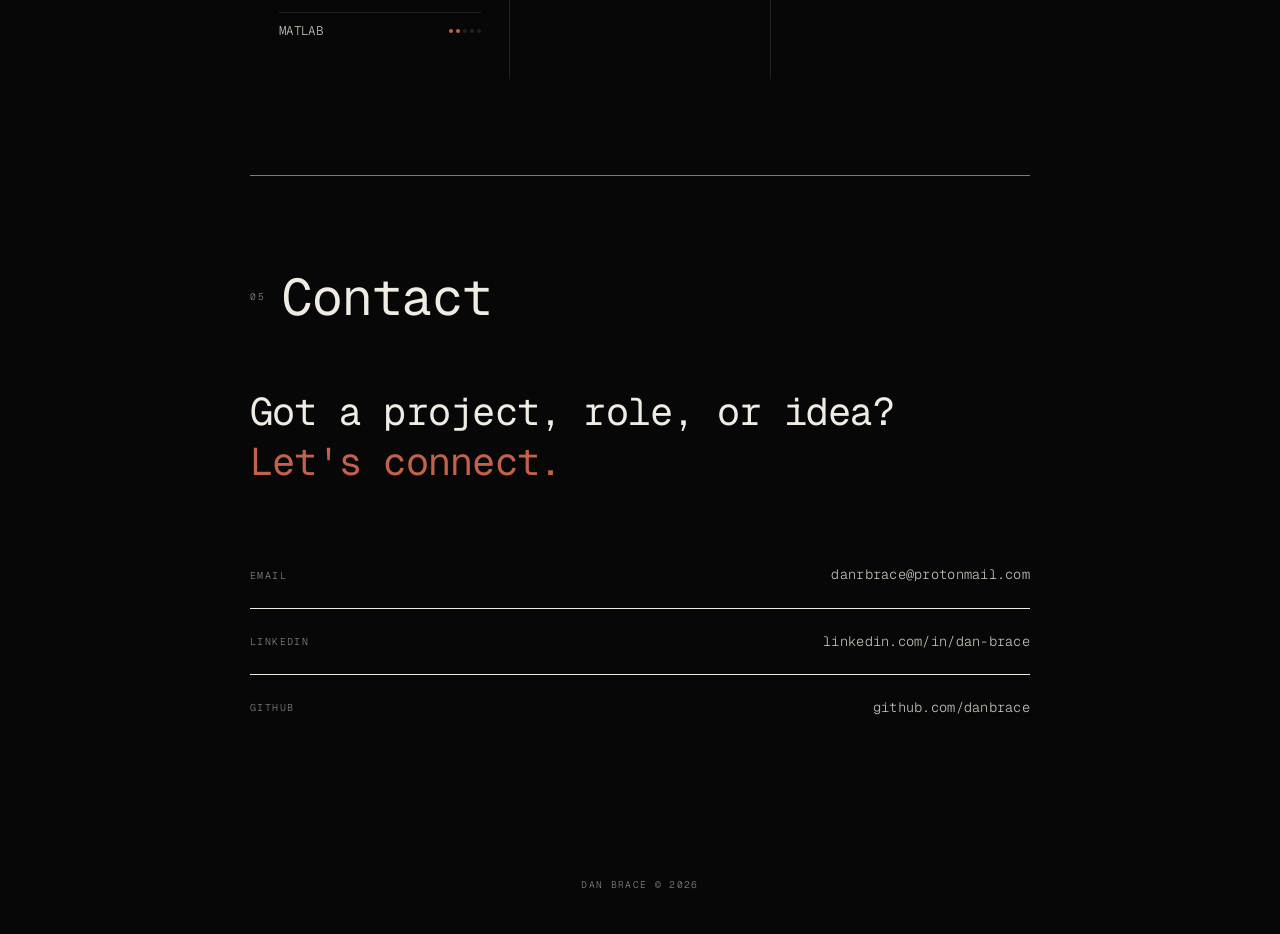
==== commit a7edd4ae: "Revamp personal website" ====
--- a/index.html
+++ b/index.html
@@ -1,256 +1,90 @@
 <!DOCTYPE html>
-<html lang="en-US">
-    <head>
-        <!-- META DATA -->
-        <meta charset="utf-8"/>
-        <meta name="author" content="Dan Brace"/>
-        <meta 
-            name="description"
-            content="Welcome to my portfolio website!"
-        />
-        <meta name="viewport" content="width=device-width, initial-scale=1"/>
+<html lang="en">
+<head>
+  <meta charset="UTF-8" />
+  <meta name="viewport" content="width=device-width, initial-scale=1.0" />
+  <link rel="icon" type="image/png" href="assets/favicon.png">
+  <title>Dan Brace</title>
+  <link rel="preconnect" href="https://fonts.googleapis.com">
+  <link href="https://fonts.googleapis.com/css2?family=Cormorant+Garamond:ital,wght@0,300;0,400;1,300;1,400&family=Geist+Mono:wght@300;400&display=swap" rel="stylesheet">
+  <link rel="stylesheet" href="css/styles.css">
+</head>
+<body>
 
-        <title> Dan Brace Portfolio </title>
-        <link rel="icon" href="assets/icons/mountain.ico" type="image/x-icon">
+  <div class="cursor" id="cursor"></div>
+  <canvas id="bg-canvas"></canvas>
 
-        <!-- BOOTSTRAP -->
-        <link href="https://cdn.jsdelivr.net/npm/bootstrap@5.3.1/dist/css/bootstrap.min.css" rel="stylesheet" integrity="sha384-4bw+/aepP/YC94hEpVNVgiZdgIC5+VKNBQNGCHeKRQN+PtmoHDEXuppvnDJzQIu9" crossorigin="anonymous">
-        <link rel="stylesheet" href="https://cdn.jsdelivr.net/npm/bootstrap-icons/font/bootstrap-icons.css">
+  <nav>
+    <a class="nav-name" href="#hero">Dan Brace</a>
+    <div class="nav-right">
+      <a href="#about">About</a>
+      <a href="#experience">Experience</a>
+      <a href="#projects">Projects</a>
+      <a href="#skills">Skills</a>
+      <a href="#contact">Contact</a>
+    </div>
+  </nav>
 
-        <!-- CSS -->
-        <link rel="stylesheet" href="assets/css/styles.css">
+  <div class="page">
 
-        <!-- FONT AWESOME -->
-        <link rel="stylesheet" href="https://cdnjs.cloudflare.com/ajax/libs/font-awesome/5.15.3/css/all.min.css">
-    </head>
-    
-    <body>
-        <!-- NAVBAR -->
-        <nav class="navbar fixed-top bg-body navbar-expand-lg p-3 mx-5">
-            <div class="container-fluid">
-                <a class="navbar-brand" href="#">
-                    <img src="assets/icons/mountain.png" alt="Mountain Icon" width="70" height="55" class="me-3">
-                    <b>Dan Brace</b>
-                </a>
-                <button class="navbar-toggler" type="button" data-bs-toggle="collapse" data-bs-target="#navbarNavAltMarkup" aria-controls="navbarNavAltMarkup" aria-expanded="false" aria-label="Toggle navigation">
-                    <span class="navbar-toggler-icon"></span>
-                </button>
-                <div class="collapse navbar-collapse justify-content-end" id="navbarNavAltMarkup">
-                    <div class="navbar-nav">
-                        <a class="nav-link fw-bold active" aria-current="page" href="#">Home</a>
-                        <a class="nav-link fw-bold" href="#about">About Me</a>
-                        <a class="nav-link fw-bold" href="#projects">Projects</a>
-                        <a class="nav-link fw-bold" href="#contact">Contact</a>
-                    </div>
-                </div>
-            </div>
-        </nav>
+    <section id="hero">
+      <p class="hero-index" id="hero-kicker"></p>
+      <h1 class="hero-title" id="hero-title">Daniel<br><em>Brace</em></h1>
+      <div class="hero-sub">
+        <div class="hero-role" id="hero-role"></div>
+        <p class="hero-desc" id="hero-desc"></p>
+      </div>
+    </section>
 
-        <!-- HOME PAGE -->
-       <header class="container-fluid d-flex align-items-center justify-content-center vh-100">
-            <div>
-                <h1 class="display-1">Hello!</h1>
-                <!-- Maybe make this look like it's getting typed out when home page gets loaded -->
-                <h3 class="display-5">I'm Dan, a student and an aspiring software developer.</h3>
-                
-                <div class="mt-4">
-                    <a href="assets/docs/resume.pdf" target="_blank" class="btn btn-primary bg-custom btn-outline-custom me-3">
-                        <i class="bi bi-file-earmark-text"></i> Resume
-                    </a>
-                    <a href="https://github.com/danbrace" target="_blank" class="btn btn-primary bg-custom btn-outline-custom me-3">
-                        <i class="bi bi-github"></i> GitHub
-                    </a>
-                    <a href="https://linkedin.com/in/dan-brace" target="_blank" class="btn btn-primary bg-custom btn-outline-custom me-3">
-                        <i class="bi bi-linkedin"></i> LinkedIn
-                    </a>
-                </div>
-            </div>
-       </header> 
+    <section id="about" class="section">
+      <div class="section-head">
+        <span class="section-num">01</span>
+        <h2 class="section-title">About</h2>
+      </div>
+      <p class="about-text" id="about-bio"></p>
+    </section>
 
-       <hr class="w-50 mx-auto">
+    <section id="experience" class="section">
+      <div class="section-head">
+        <span class="section-num">02</span>
+        <h2 class="section-title">Experience</h2>
+      </div>
+      <div id="experience-list"></div>
+    </section>
 
-       <!-- ABOUT ME SECTION -->
-       <section id="about" class="container-fluid p-5" style="scroll-margin-top: 70px;">
-            <div class="row text-center pb-4">
-                <h1 class="section-header">About Me</h1>
-            </div>
-            <div class="row justify-content-center mx-auto">
-                <div class="col-3 text-center my-auto">
-                    <div class="py-3">
-                        <img src="assets/images/me1.jpg" class="img-fluid rounded" alt="Me" width="300" height="400">
-                    </div>
-                    <div class="py-3">
-                        <img src="assets/images/me2.jpg" class="img-fluid rounded" alt="Me" width="400" height="300">
-                    </div>
-                </div>
-                <div class="col-9 my-auto">
-                    <h2>Overview</h2>
-                    <h3>
-                        I study computer science and engineering at The Ohio State University, with a planned graduation
-                        date of May 2025. My family and I now reside in Cleveland, Ohio but we have moved around, having
-                        lived in Cincinnati, Ohio and Geneva, Switzerland in the past. 
-                        <br><br>
-                        I'm pursuing a career in software development and I am currently looking for a
-                        software development internship for the summer of 2024. I am eager to use my diverse skill set to 
-                        pioneer new technology and create meaningful change.
-                        <br><br>
-                        The primary programming languages I've worked with and/or studied are Java, C, and Python. I'm
-                        particularly passionate about low-level programming and I love writing code in C.
-                    </h3>
-                    <br>
-                    <h2>Passions</h2>
-                    <h3>
-                        <ul>
-                            <li>The great outdoors</li>
-                            <li>Weightlifting</li>
-                            <li>Literature</li>
-                        </ul>
-                    </h3>
-                    <br>
-                    <h2>Interests</h2>
-                    <h3>
-                        <ul>
-                            <li>Philosophy</li>
-                            <li>Fintech</li>
-                            <li>Aerospace engineering</li>
-                            <li>Generative art</li>
-                            <li>Formula 1</li>
-                        </ul>
-                    </h3>
-                    <br>
-                    <h2>Fun ways to learn about me</h2>
-                    <h3>
-                        <ul>
-                            <li><a href="https://www.goodreads.com/dan_brace" target="_blank">Goodreads profile</a></li>
-                        </ul>
-                    </h3>
-                </div>
-            </div>
-       </section>
+    <section id="projects" class="section">
+      <div class="section-head">
+        <span class="section-num">03</span>
+        <h2 class="section-title">Projects</h2>
+      </div>
+      <div id="projects-list"></div>
+    </section>
 
-       <hr class="w-50 mx-auto">
+    <section id="skills" class="section">
+      <div class="section-head">
+        <span class="section-num">04</span>
+        <h2 class="section-title">Skills</h2>
+      </div>
+      <div class="skills-grid" id="skills-grid"></div>
+    </section>
 
-       <!-- PROJECTS SECTION -->
-       <section id="projects" class="container-fluid p-5" style="scroll-margin-top: 70px;">
-            <div class="row text-center pb-4">
-                <h1 class="section-header">Projects</h1>
-            </div>
-            <div class="row row-cols-1 row-cols-md-4 g-4 px-5">
-                <div class="col">
-                  <div class="card">
-                    <div class="card-body">
-                        <h5 class="card-title text-center">Portfolio Website</h5>
-                        <p class="card-text">
-                            I developed this portfolio website with HTML, CSS, and Bootstrap.
-                            Concurrently self-taught myself all of these technologies during development.
-                        </p>
-                        <div class="d-grid mx-auto">
-                            <a href="https://github.com/danbrace/portfolio-website" target="_blank" class="btn btn-primary bg-custom btn-outline-custom">View code</a>
-                        </div>
-                    </div>
-                  </div>
-                </div>
+    <section id="contact" class="section">
+      <div class="section-head">
+        <span class="section-num">05</span>
+        <h2 class="section-title">Contact</h2>
+      </div>
+      <p class="contact-statement">Got a project, role, or idea?<br><em>Let's connect.</em></p>
+      <div id="contact-list"></div>
+    </section>
 
-                <div class="col">
-                  <div class="card">
-                    <div class="card-body">
-                        <h5 class="card-title text-center">Pong Game</h5>
-                        <p class="card-text">
-                            I made a simple Pong game, written in C. I used the SDL2 graphics library to create the game's GUI.
-                        </p>
-                        <div class="d-grid mx-auto">
-                            <a href="https://github.com/danbrace/pong-game" target="_blank" class="btn btn-primary bg-custom btn-outline-custom">View code</a>
-                        </div>
-                    </div>
-                  </div>
-                </div>
+    <footer>
+      <span>Dan Brace © 2026</span>
+    </footer>
 
-                <div class="col">
-                  <div class="card">
-                    <div class="card-body">
-                        <h5 class="card-title text-center">Pinball Simulator</h5>
-                        <p class="card-text">
-                            I developed a pinball simulator GUI for my Systems I class using C, and then GDB for debugging.
-                        </p>
-                        <p>
-                            Note: To view code, please email me as releasing this code publicly would violate my college's academic integrity policy.
-                        </p>
-                    </div>
-                  </div>
-                </div>
+  </div>
 
-                <div class="col">
-                  <div class="card">
-                    <div class="card-body">
-                        <h5 class="card-title text-center">Tic-Tac-Toe</h5>
-                        <p class="card-text">
-                            I created a tic-tac-toe game that can be played from the command line with two people.
-                            This game was written in Python. 
-                        </p>
-                        <div class="d-grid mx-auto">
-                            <a href="https://github.com/danbrace/tictactoe" target="_blank" class="btn btn-primary bg-custom btn-outline-custom">View code</a>
-                        </div>
-                    </div>
-                  </div>
-                </div>
-              </div>
-       </section>
-
-       <hr class="w-50 mx-auto">
-
-       <!-- CONTACT -->
-        <section id="contact" class="container-fluid p-5" style="scroll-margin-top: 70px;">
-            <div class="row text-center pb-4">
-                <h1 class="section-header">Contact Me</h1>
-            </div>
-            <div class="row text-center">
-                <div class="col">
-                    <h2 class="pb-2">
-                        <i class="bi bi-telephone-fill pe-2"></i> Phone
-                    </h2>
-                    <h3>
-                        +1 (216) 319-1446
-                    </h3>
-                </div>
-                <div class="col">
-                    <h2 class="pb-2">
-                        <i class="bi bi-envelope-fill pe-2"></i> Email
-                    </h2>
-                    <h3>
-                        danrbrace@protonmail.com
-                    </h3>
-                </div>
-            </div>
-        </section>
-
-       <!-- FOOTER -->
-       <footer class="bg-dark text-light py-3">
-            <div class="container">
-                <div class="row">
-                    <div class="col text-center">
-                        <ul class="list-unstyled">
-                            <li class="list-inline-item">
-                                <a href="https://github.com/danbrace" target="_blank">
-                                    <i class="fab fa-github fa-lg" style="color: #ffffff;"></i>
-                                </a>
-                            </li>
-                            <li class="list-inline-item">
-                                <a href="https://www.linkedin.com/in/dan-brace" target="_blank">
-                                    <i class="fab fa-linkedin fa-lg" style="color: #ffffff;"></i>
-                                </a>
-                            </li>
-                            <li class="list-inline-item">
-                                <a href="https://www.instagram.com/danrbrace" target="_blank">
-                                    <i class="fab fa-instagram fa-lg" style="color: #ffffff;"></i>
-                                </a>
-                            </li>
-                        </ul>
-                    </div>
-                </div>
-            </div>
-        </footer>
-
-        <!-- BOOTSTRAP -->
-        <script src="https://cdn.jsdelivr.net/npm/bootstrap@5.3.1/dist/js/bootstrap.bundle.min.js" integrity="sha384-HwwvtgBNo3bZJJLYd8oVXjrBZt8cqVSpeBNS5n7C8IVInixGAoxmnlMuBnhbgrkm" crossorigin="anonymous"></script>
-    </body>
+  <script src="js/canvas.js" defer></script>
+  <script src="js/data.js" defer></script>
+  <script src="js/main.js" defer></script>
+</body>
 </html>
--- a/css/styles.css
+++ b/css/styles.css
@@ -0,0 +1,404 @@
+*, *::before, *::after { box-sizing: border-box; margin: 0; padding: 0; }
+
+    :root {
+      --bg:      #070707;
+      --text:    #f0ece4;        /* warm off-white — primary */
+      --sub:     #c8c2b8;        /* light gray — body/descriptions */
+      --dim:     #8a8480;        /* medium gray — labels, meta */
+      --line:    #242020;        /* subtle dividers */
+      --accent:  #c4614a;        /* burnt orange */
+      --mono:    'Geist Mono', monospace;
+    }
+ 
+    html { scroll-behavior: smooth; }
+ 
+    body {
+      background: var(--bg);
+      color: var(--text);
+      font-family: var(--mono);
+      font-size: 0.92rem;
+      font-weight: 300;
+      line-height: 1.75;
+      overflow-x: hidden;
+      cursor: none;
+    }
+ 
+    /* ── CURSOR ── */
+    .cursor {
+      position: fixed;
+      width: 6px; height: 6px;
+      background: var(--accent);
+      border-radius: 50%;
+      pointer-events: none;
+      z-index: 9999;
+      transform: translate(-50%, -50%);
+      transition: width 0.2s, height 0.2s, opacity 0.2s;
+    }
+    .cursor.expand { width: 32px; height: 32px; opacity: 0.22; }
+ 
+    /* ── CANVAS ── */
+    #bg-canvas { position: fixed; inset: 0; z-index: 0; }
+ 
+    /* ── LAYOUT ── */
+    .page {
+      position: relative;
+      z-index: 1;
+      max-width: 860px;
+      margin: 0 auto;
+      padding: 0 2.5rem;
+    }
+ 
+    /* ── NAV ── */
+    nav {
+      position: fixed;
+      top: 0; left: 0; right: 0;
+      z-index: 100;
+      padding: 2rem 2.5rem;
+      display: flex;
+      justify-content: space-between;
+      align-items: flex-start;
+      pointer-events: none;
+    }
+    nav > * { pointer-events: all; }
+ 
+    .nav-name {
+      font-size: 0.78rem;
+      font-weight: 400;
+      letter-spacing: 0.06em;
+      color: var(--text);
+      text-decoration: none;
+      opacity: 0;
+      animation: appear 0.6s 0.1s forwards;
+    }
+ 
+    .nav-right {
+      display: flex;
+      flex-direction: column;
+      align-items: flex-end;
+      gap: 0.3rem;
+      opacity: 0;
+      animation: appear 0.6s 0.2s forwards;
+    }
+    .nav-right a {
+      font-size: 0.62rem;
+      letter-spacing: 0.16em;
+      text-transform: uppercase;
+      color: var(--dim);
+      text-decoration: none;
+      transition: color 0.2s;
+    }
+    .nav-right a:hover { color: var(--accent); }
+ 
+    /* ── HERO ── */
+    #hero {
+      min-height: 100vh;
+      display: flex;
+      flex-direction: column;
+      justify-content: flex-end;
+      padding-bottom: 5rem;
+      padding-top: 8rem;
+    }
+ 
+    .hero-index {
+      font-size: 0.62rem;
+      letter-spacing: 0.22em;
+      text-transform: uppercase;
+      color: var(--dim);
+      margin-bottom: 2rem;
+      opacity: 0;
+      animation: slideUp 0.8s 0.4s forwards;
+    }
+ 
+    /* H1 — big name, mono, three weights for rhythm */
+    .hero-title {
+      font-family: var(--mono);
+      font-size: clamp(4.5rem, 12vw, 10rem);
+      font-weight: 300;
+      line-height: 0.92;
+      letter-spacing: -0.03em;
+      color: var(--text);
+      opacity: 0;
+      animation: slideUp 0.9s 0.55s forwards;
+    }
+    .hero-title em {
+      font-style: normal;
+      font-weight: 400;
+      color: var(--accent);
+    }
+ 
+    .hero-sub {
+      margin-top: 2.5rem;
+      display: flex;
+      gap: 3rem;
+      align-items: flex-start;
+      opacity: 0;
+      animation: slideUp 0.8s 0.75s forwards;
+    }
+ 
+    /* H3 equivalent — role/location labels */
+    .hero-role {
+      font-size: 0.65rem;
+      letter-spacing: 0.14em;
+      text-transform: uppercase;
+      color: var(--dim);
+      line-height: 1.8;
+    }
+ 
+    /* Body — tagline */
+    .hero-desc {
+      font-size: 0.96rem;
+      font-weight: 300;
+      color: var(--sub);
+      max-width: 340px;
+      line-height: 1.85;
+    }
+ 
+    /* ── SECTIONS ── */
+    .section {
+      padding: 6rem 0;
+      border-top: 1px solid var(--accent);
+      opacity: 0;
+      transform: translateY(18px);
+      transition: opacity 0.8s ease, transform 0.8s ease;
+    }
+    .section.visible { opacity: 1; transform: none; }
+ 
+    .section-head {
+      display: flex;
+      justify-content: flex-start;
+      align-items: center;
+      gap: 1rem;
+      margin-bottom: 4rem;
+    }
+ 
+    /* H3 — section number */
+    .section-num {
+      font-size: 0.6rem;
+      letter-spacing: 0.2em;
+      text-transform: uppercase;
+      color: var(--dim);
+    }
+ 
+    /* H2 — section title */
+    .section-title {
+      font-size: clamp(1.8rem, 4.5vw, 3.2rem);
+      font-weight: 400;
+      letter-spacing: -0.02em;
+      color: var(--text);
+      line-height: 1;
+    }
+ 
+    /* ── ABOUT ── */
+    /* Body large */
+    .about-text {
+      font-size: 1.05rem;
+      font-weight: 300;
+      line-height: 1.9;
+      color: var(--sub);
+      max-width: 680px;
+    }
+    .about-text strong { color: var(--text); font-weight: 400; }
+ 
+    /* ── EXPERIENCE ── */
+    .exp-row {
+      display: grid;
+      grid-template-columns: 130px 1fr;
+      gap: 2rem;
+      padding: 2rem 0;
+    }
+ 
+    .exp-period {
+      font-size: 0.62rem;
+      letter-spacing: 0.1em;
+      color: var(--dim);
+      padding-top: 0.1rem;
+    }
+ 
+    /* H3 — job title */
+    .exp-body .role {
+      font-size: 1.0rem;
+      font-weight: 500;
+      color: var(--text);
+      margin-bottom: 0.2rem;
+      letter-spacing: -0.01em;
+    }
+ 
+    .exp-body .company {
+      font-size: 0.62rem;
+      letter-spacing: 0.14em;
+      text-transform: uppercase;
+      color: var(--accent);
+      margin-bottom: 0.75rem;
+    }
+ 
+    /* Body */
+    .exp-body .desc {
+      font-size: 0.88rem;
+      font-weight: 300;
+      color: var(--sub);
+      line-height: 1.8;
+      max-width: 560px;
+    }
+ 
+    .tags { display: flex; flex-wrap: wrap; gap: 0.35rem; margin-top: 0.85rem; }
+    .tag {
+      font-size: 0.58rem;
+      letter-spacing: 0.1em;
+      text-transform: uppercase;
+      color: var(--sub);
+      border: 1px solid var(--accent);
+      padding: 0.22rem 0.55rem;
+    }
+ 
+    /* ── PROJECTS ── */
+    .project-row {
+      display: grid;
+      grid-template-columns: 28px 1fr auto;
+      gap: 1.5rem;
+      align-items: start;
+      padding: 2rem 0;
+      text-decoration: none;
+      color: inherit;
+      transition: padding-left 0.3s;
+      cursor: none;
+    }
+    .project-row:hover { padding-left: 0.5rem; }
+    .project-row:hover .project-title { color: var(--accent); }
+ 
+    .project-num {
+      font-size: 0.58rem;
+      letter-spacing: 0.1em;
+      color: var(--dim);
+      padding-top: 0.25rem;
+    }
+ 
+    /* H3 — project name */
+    .project-title {
+      font-size: 1.0rem;
+      font-weight: 500;
+      color: var(--text);
+      margin-bottom: 0.3rem;
+      transition: color 0.2s;
+      letter-spacing: -0.01em;
+      line-height: 1.2;
+    }
+ 
+    /* Body */
+    .project-desc {
+      font-size: 0.88rem;
+      font-weight: 300;
+      color: var(--sub);
+      line-height: 1.75;
+    }
+ 
+    .project-arrow {
+      font-size: 0.75rem;
+      color: var(--dim);
+      padding-top: 0.35rem;
+      transition: transform 0.2s, color 0.2s;
+    }
+    .project-row:hover .project-arrow { transform: translate(4px,-4px); color: var(--accent); }
+ 
+    /* ── SKILLS ── */
+    .skills-grid {
+      display: grid;
+      grid-template-columns: repeat(auto-fill, minmax(210px, 1fr));
+      gap: 1px;
+      background: var(--line);
+    }
+    .skill-group { background: var(--bg); padding: 1.8rem; }
+ 
+    .skill-group-name {
+      font-size: 0.6rem;
+      letter-spacing: 0.18em;
+      text-transform: uppercase;
+      color: var(--accent);
+      margin-bottom: 1.3rem;
+    }
+ 
+    .skill-item {
+      display: flex;
+      justify-content: space-between;
+      align-items: center;
+      padding: 0.48rem 0;
+      border-bottom: 1px solid var(--line);
+      font-size: 0.78rem;
+      font-weight: 300;
+      color: var(--sub);
+      letter-spacing: 0.03em;
+    }
+    .skill-item:last-child { border-bottom: none; }
+ 
+    .skill-dots { display: flex; gap: 3px; }
+    .dot { width: 4px; height: 4px; border-radius: 50%; background: var(--line); }
+    .dot.on { background: var(--accent); }
+ 
+    /* ── CONTACT ── */
+    /* H2 */
+    .contact-statement {
+      font-size: clamp(1.4rem, 3.5vw, 2.4rem);
+      font-weight: 400;
+      line-height: 1.3;
+      letter-spacing: -0.02em;
+      color: var(--text);
+      margin-bottom: 3.5rem;
+    }
+    .contact-statement em { font-style: normal; color: var(--accent); }
+ 
+    .contact-item {
+      display: flex;
+      justify-content: space-between;
+      align-items: center;
+      padding: 1.3rem 0;
+      text-decoration: none;
+      color: var(--dim);
+      font-size: 0.62rem;
+      letter-spacing: 0.14em;
+      text-transform: uppercase;
+      transition: color 0.2s, padding-left 0.25s;
+      cursor: none;
+    }
+    .contact-item:not(:last-child) { border-bottom: 1px solid var(--text); }
+    .contact-item:hover { color: var(--text); padding-left: 0.5rem; }
+ 
+    .contact-item-value {
+      font-size: 0.85rem;
+      font-weight: 300;
+      letter-spacing: 0.02em;
+      text-transform: none;
+      color: var(--sub);
+      transition: color 0.2s;
+    }
+    .contact-item:hover .contact-item-value { color: var(--text); }
+ 
+    /* ── FOOTER ── */
+    footer {
+      padding: 2.5rem 0;
+      display: flex;
+      justify-content: center;
+    }
+    footer span {
+      font-size: 0.6rem;
+      letter-spacing: 0.14em;
+      text-transform: uppercase;
+      color: var(--dim);
+    }
+ 
+    /* ── ANIMATIONS ── */
+    @keyframes appear { from { opacity: 0; } to { opacity: 1; } }
+    @keyframes slideUp {
+      from { opacity: 0; transform: translateY(16px); }
+      to   { opacity: 1; transform: translateY(0); }
+    }
+ 
+    /* ── RESPONSIVE ── */
+    @media (max-width: 640px) {
+      .page { padding: 0 1.25rem; }
+      nav { padding: 1.5rem 1.25rem; }
+      .nav-right { display: none; }
+      .hero-sub { flex-direction: column; gap: 1rem; }
+      .about-meta { grid-template-columns: 1fr; }
+      .exp-row { grid-template-columns: 1fr; gap: 0.3rem; }
+      .photo-grid { columns: 2; }
+      footer { flex-direction: column; gap: 0.5rem; }
+    }
